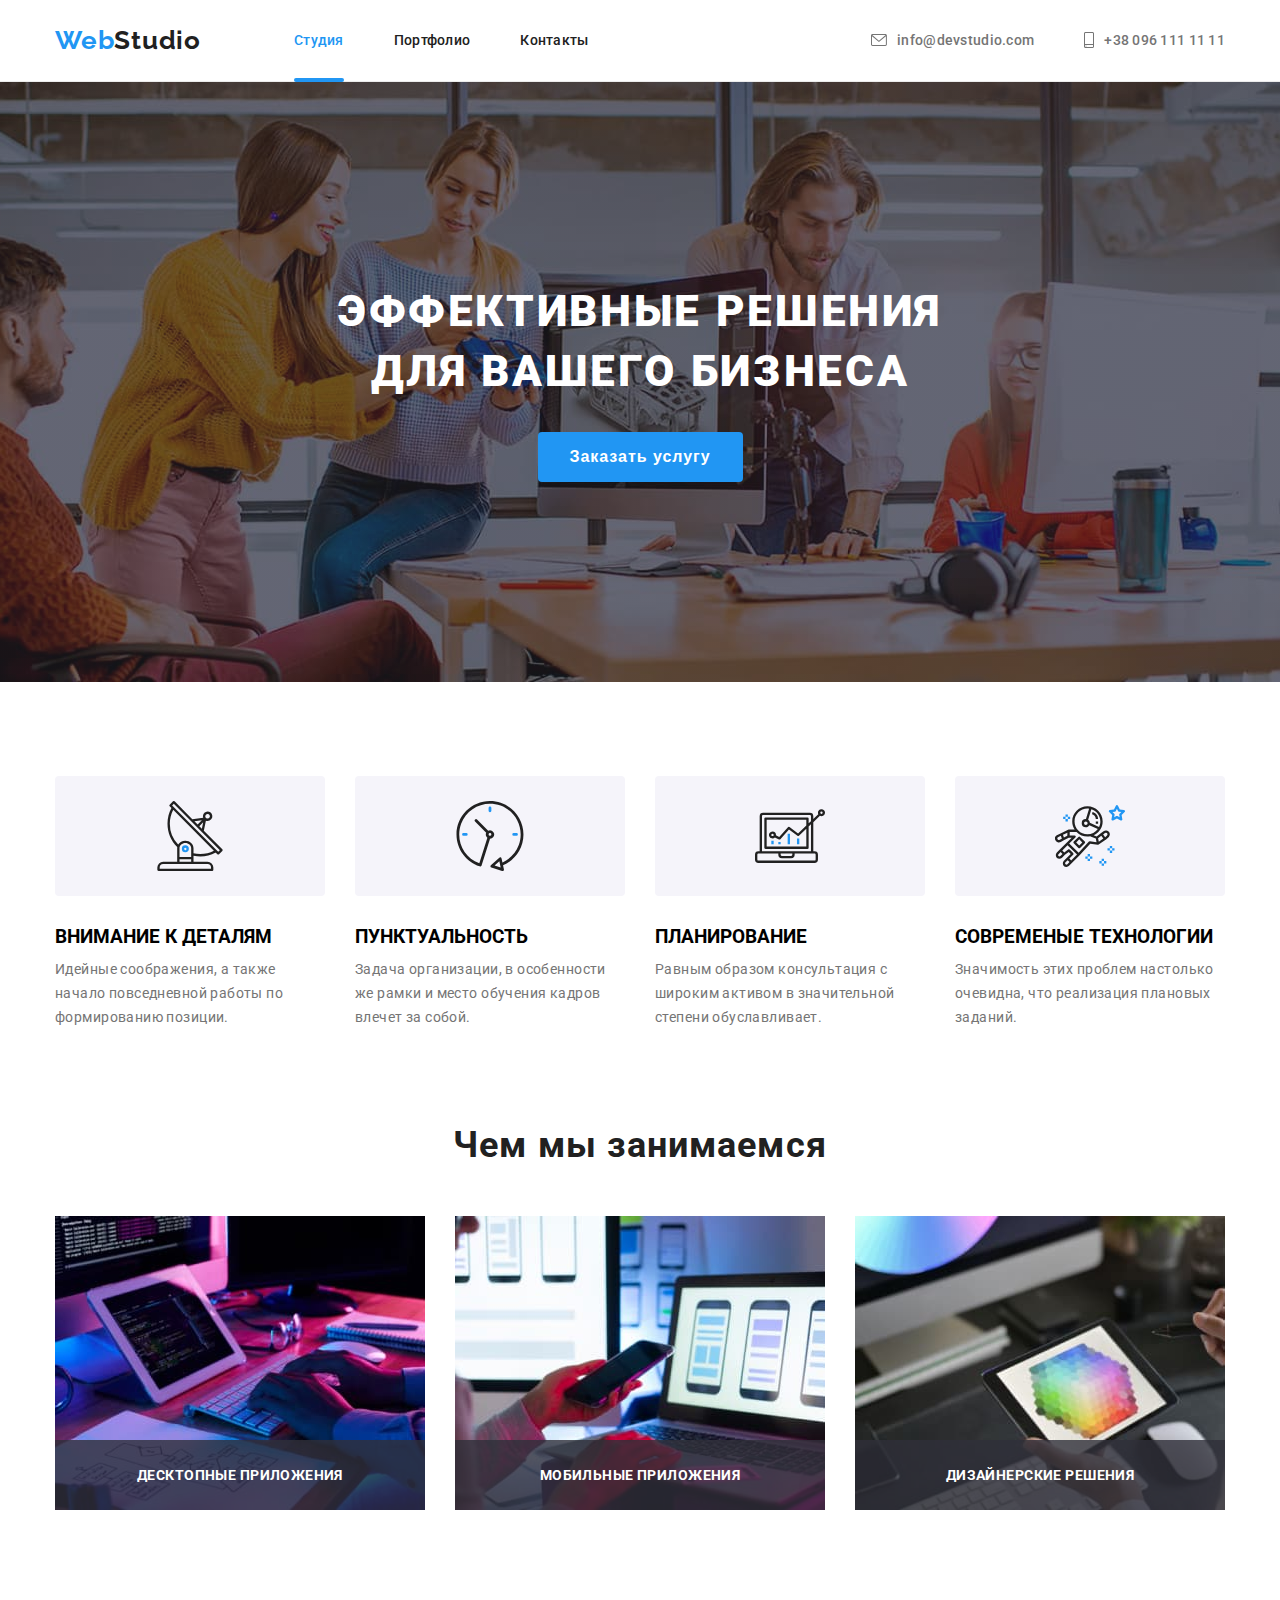
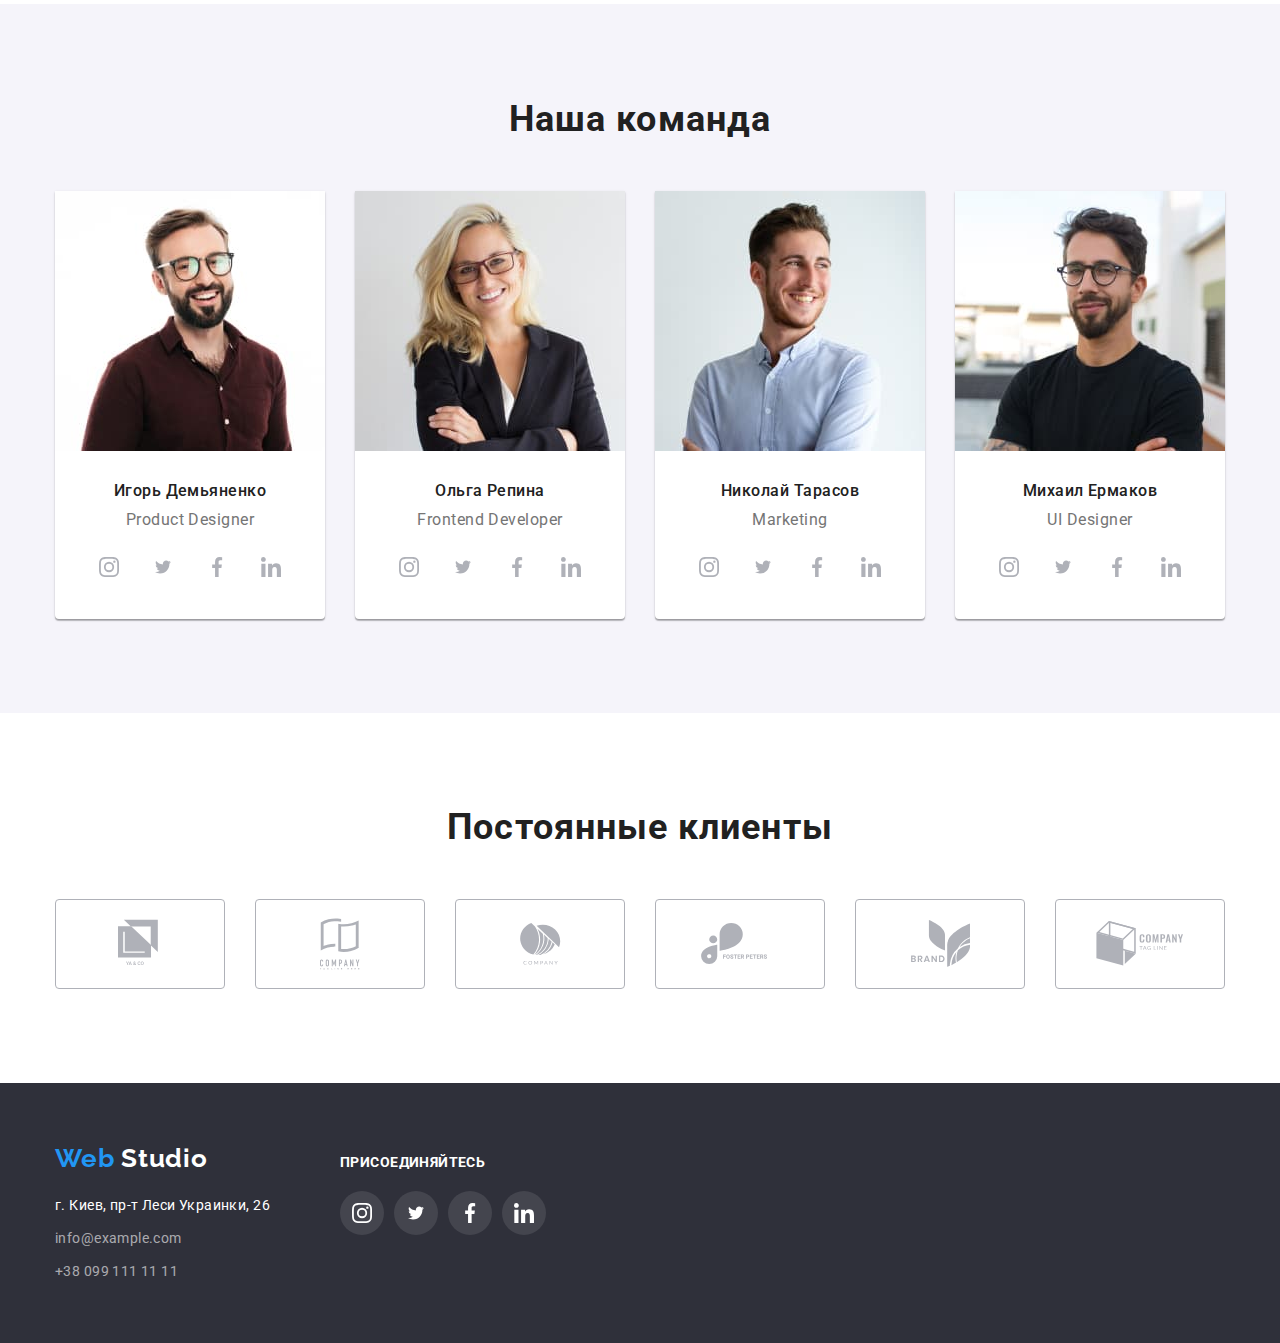
==== index.html @ 7be6c7a2 "06.03.2021" ====
<!DOCTYPE html>
<html lang="en-ru">
  <head>
    <meta charset="UTF-8" />
    <meta name="viewport" content="width=device-width, initial-scale=1.0" />
    <title>WebStudio</title>
    <link
      rel="stylesheet"
      href="https://cdnjs.cloudflare.com/ajax/libs/modern-normalize/1.0.0/modern-normalize.min.css"
      integrity="sha512-ISS7cAi1PEhQ8jnbJpJZMd29NlhNj4AWYyLOSp2CE/CsHxTCu+r+t0D2yoJudVrd0/8fTVPUVDzY5Tvli75u/g=="
      crossorigin="anonymous"
    />
    <link rel="preconnect" href="https://fonts.gstatic.com" />
    <link
      href="https://fonts.googleapis.com/css2?family=Raleway:wght@700&family=Roboto:wght@400;500;700;900&display=swap"
      rel="stylesheet"
    />
    <link rel="stylesheet" href="./css/style.css" />
  </head>
  <body>
    <!-- header====================================================================== -->

    <header>
      <div class="container site">
        <nav class="nav">
          <a class="logo" href="./index.html">Web<span>Studio</span> </a>

          <ul class="nav-list">
            <li class="nav-item item">
              <a class="link current" href="./index.html">Студия</a>
            </li>

            <li class="nav-item item">
              <a class="link" href="./portfolio.html">Портфолио</a>
            </li>

            <li class="nav-item item">
              <a class="link" href="#">Контакты</a>
            </li>
          </ul>
        </nav>

        <ul class="contact-list">
          <li class="contact-item item">
            <a class="link" aria-label="mail" href="mailto:info@devstudio.com">
              <svg class="contacts-icon" width="16" height="12">
                <use href="./images/sprite.svg#icon-envelope"></use>
              </svg>
              info@devstudio.com</a
            >
          </li>

          <li class="contact-item item">
            <a class="link" aria-label="mail" href="tel:+380961111111">
              <svg class="contacts-icon" width="10" height="16">
                <use href="./images/sprite.svg#icon-smartphone"></use>
              </svg>
              +38 096 111 11 11</a
            >
          </li>
        </ul>
      </div>
    </header>

    <main>
      <!-- hero====================================================================== -->

      <section class="hero">
        <div class="container">
          <h1 class="hero-title">Эффективные решения для вашего бизнеса</h1>
          <button class="hero-btn btn" data-open-modal>Заказать услугу</button>
        </div>
      </section>

      <!-- benefits================================================================== -->

      <section class="benefits">
        <div class="container">
          <h2 class="visually-hidden">Преимущества</h2>
          <ul class="benefits-list">
            <li class="benefits-item item">
              <div class="benefits-box">
                <svg width="70" height="70">
                  <use href="./images/sprite.svg#icon-antenna"></use>
                </svg>
              </div>

              <h3 class="benefits-title title">ВНИМАНИЕ К ДЕТАЛЯМ</h3>
              <p class="benefits-text text">
                Идейные соображения, а также начало повседневной работы по
                формированию позиции.
              </p>
            </li>

            <li class="benefits-item item">
              <div class="benefits-box">
                <svg width="70" height="70">
                  <use href="./images/sprite.svg#icon-clock"></use>
                </svg>
              </div>

              <h3 class="benefits-title title">ПУНКТУАЛЬНОСТЬ</h3>

              <p class="benefits-text text">
                Задача организации, в особенности же рамки и место обучения
                кадров влечет за собой.
              </p>
            </li>

            <li class="benefits-item item">
              <div class="benefits-box">
                <svg width="70" height="70">
                  <use href="./images/sprite.svg#icon-diagram"></use>
                </svg>
              </div>
              <h3 class="benefits-title title">ПЛАНИРОВАНИЕ</h3>

              <p class="benefits-text text">
                Равным образом консультация с широким активом в значительной
                степени обуславливает.
              </p>
            </li>

            <li class="benefits-item item">
              <div class="benefits-box">
                <svg width="70" height="70">
                  <use href="./images/sprite.svg#icon-astronaut"></use>
                </svg>
              </div>
              <h3 class="benefits-title title">СОВРЕМЕНЫЕ ТЕХНОЛОГИИ</h3>

              <p class="benefits-text text">
                Значимость этих проблем настолько очевидна, что реализация
                плановых заданий.
              </p>
            </li>
          </ul>
        </div>
      </section>

      <!-- work====================================================================== -->

      <section class="work">
        <div class="container">
          <h2 class="work-title title">Чем мы занимаемся</h2>
          <ul class="work-list list">
            <li class="work-item item">
              <img src="./images/photo-1.jpg" alt="photo-1" width="370" />
              <p class="work-text text">Десктопные приложения</p>
            </li>

            <li class="work-item item">
              <img src="./images/photo-2.jpg" alt="photo-2" width="370" />
              <p class="work-text text">Мобильные приложения</p>
            </li>

            <li class="work-item item">
              <img src="./images/photo-3.jpg" alt="photo-3" width="370" />
              <p class="work-text text">Дизайнерские решения</p>
            </li>
          </ul>
        </div>
      </section>

      <!-- team====================================================================== -->

      <section class="team">
        <div class="container">
          <h2 class="team-title title">Наша команда</h2>
          <ul class="team-list list">
            <li class="team-item item">
              <img
                src="./images/igor_demyanenko.jpg"
                alt="Игорь Демьяненко"
                width="270"
              />
              <div class="team-content">
                <h3 class="content-title title">Игорь Демьяненко</h3>
                <p class="content-text text">Product Designer</p>
                <ul class="social-list">
                  <li class="social-item">
                    <a class="social-link" href="#">
                      <svg width="20" height="20">
                        <use href="./images/sprite.svg#icon-instagram"></use>
                      </svg>
                    </a>
                  </li>
                  <li class="social-item">
                    <a class="social-link" href="#">
                      <svg width="20" height="16">
                        <use href="./images/sprite.svg#icon-twitter"></use>
                      </svg>
                    </a>
                  </li>
                  <li class="social-item">
                    <a class="social-link" href="#">
                      <svg width="20" height="20">
                        <use href="./images/sprite.svg#icon-facebook"></use>
                      </svg>
                    </a>
                  </li>
                  <li class="social-item">
                    <a class="social-link" href="#">
                      <svg width="20" height="20">
                        <use href="./images/sprite.svg#icon-linkedin"></use>
                      </svg>
                    </a>
                  </li>
                </ul>
              </div>
            </li>

            <li class="team-item item">
              <img
                src="./images/olga_repina.jpg"
                alt="Ольга Репина"
                width="270"
              />
              <div class="team-content">
                <h3 class="content-title title">Ольга Репина</h3>
                <p class="content-text text">Frontend Developer</p>
                <ul class="social-list">
                  <li class="social-item">
                    <a class="social-link" href="#">
                      <svg width="20" height="20">
                        <use href="./images/sprite.svg#icon-instagram"></use>
                      </svg>
                    </a>
                  </li>
                  <li class="social-item">
                    <a class="social-link" href="#">
                      <svg width="20" height="16">
                        <use href="./images/sprite.svg#icon-twitter"></use>
                      </svg>
                    </a>
                  </li>
                  <li class="social-item">
                    <a class="social-link" href="#">
                      <svg width="20" height="20">
                        <use href="./images/sprite.svg#icon-facebook"></use>
                      </svg>
                    </a>
                  </li>
                  <li class="social-item">
                    <a class="social-link" href="#">
                      <svg width="20" height="20">
                        <use href="./images/sprite.svg#icon-linkedin"></use>
                      </svg>
                    </a>
                  </li>
                </ul>
              </div>
            </li>

            <li class="team-item item">
              <img
                src="./images/nikolay_tarasov.jpg"
                alt="Николай Тарасов"
                width="270"
              />
              <div class="team-content">
                <h3 class="content-title title">Николай Тарасов</h3>
                <p class="content-text text">Marketing</p>
                <ul class="social-list">
                  <li class="social-item">
                    <a class="social-link" href="#">
                      <svg width="20" height="20">
                        <use href="./images/sprite.svg#icon-instagram"></use>
                      </svg>
                    </a>
                  </li>
                  <li class="social-item">
                    <a class="social-link" href="#">
                      <svg width="20" height="16">
                        <use href="./images/sprite.svg#icon-twitter"></use>
                      </svg>
                    </a>
                  </li>
                  <li class="social-item">
                    <a class="social-link" href="#">
                      <svg width="20" height="20">
                        <use href="./images/sprite.svg#icon-facebook"></use>
                      </svg>
                    </a>
                  </li>
                  <li class="social-item">
                    <a class="social-link" href="#">
                      <svg width="20" height="20">
                        <use href="./images/sprite.svg#icon-linkedin"></use>
                      </svg>
                    </a>
                  </li>
                </ul>
              </div>
            </li>

            <li class="team-item item">
              <img
                src="./images/mikhail_ermakov.jpg"
                alt="Михаил Ермаков"
                width="270"
              />
              <div class="team-content">
                <h3 class="content-title title">Михаил Ермаков</h3>
                <p class="content-text text">UI Designer</p>
                <ul class="social-list">
                  <li class="social-item">
                    <a class="social-link" href="#">
                      <svg width="20" height="20">
                        <use href="./images/sprite.svg#icon-instagram"></use>
                      </svg>
                    </a>
                  </li>
                  <li class="social-item">
                    <a class="social-link" href="#">
                      <svg width="20" height="16">
                        <use href="./images/sprite.svg#icon-twitter"></use>
                      </svg>
                    </a>
                  </li>
                  <li class="social-item">
                    <a class="social-link" href="#">
                      <svg width="20" height="20">
                        <use href="./images/sprite.svg#icon-facebook"></use>
                      </svg>
                    </a>
                  </li>
                  <li class="social-item">
                    <a class="social-link" href="#">
                      <svg width="20" height="20">
                        <use href="./images/sprite.svg#icon-linkedin"></use>
                      </svg>
                    </a>
                  </li>
                </ul>
              </div>
            </li>
          </ul>
        </div>
      </section>

      <!-- clients=================================================================== -->

      <section class="clients">
        <div class="container">
          <h2 class="clients-title">Постоянные клиенты</h2>
          <ul class="clients-list">
            <li class="clients-item item">
              <a href="#" class="clients-link">
                <svg width="44" height="50">
                  <use href="./images/sprite.svg#icon-ya_co"></use>
                </svg>
              </a>
            </li>

            <li class="clients-item item">
              <a href="#" class="clients-link">
                <svg width="40" height="52">
                  <use href="./images/sprite.svg#icon-tagline_here"></use>
                </svg>
              </a>
            </li>

            <li class="clients-item item">
              <a href="#" class="clients-link">
                <svg width="41" height="42">
                  <use href="./images/sprite.svg#icon-company"></use>
                </svg>
              </a>
            </li>

            <li class="clients-item item">
              <a href="#" class="clients-link">
                <svg width="79" height="42">
                  <use href="./images/sprite.svg#icon-foster_peters"></use>
                </svg>
              </a>
            </li>

            <li class="clients-item item">
              <a href="#" class="clients-link">
                <svg width="59" height="47">
                  <use href="./images/sprite.svg#icon-brand"></use>
                </svg>
              </a>
            </li>

            <li class="clients-item item">
              <a href="#" class="clients-link">
                <svg width="88" height="45">
                  <use href="./images/sprite.svg#icon-tag_line"></use>
                </svg>
              </a>
            </li>
          </ul>
        </div>
      </section>
    </main>

    <footer>
      <div class="container">
        <div class="footer-info">
          <a class="logo footer" href="./index.html"
            >Web
            <span>Studio</span>
          </a>
          <address class="address">
            г. Киев, пр-т Леси Украинки, 26
            <a class="contacts" href="mailto:info@example.com"
              >info@example.com</a
            >
            <a class="contacts" href="tel:+380991111111">+38 099 111 11 11</a>
          </address>
        </div>
        <div class="footer-social">
          <p class="footer-title">присоединяйтесь</p>
          <ul class="footer-list">
            <li class="footer-social-list">
              <a class="footer-link" href="#">
                <svg width="20" height="20">
                  <use href="./images/sprite.svg#icon-instagram"></use>
                </svg>
              </a>
            </li>
            <li class="footer-social-list">
              <a class="footer-link" href="#">
                <svg width="20" height="16">
                  <use href="./images/sprite.svg#icon-twitter"></use>
                </svg>
              </a>
            </li>
            <li class="footer-social-list">
              <a class="footer-link" href="#">
                <svg width="20" height="20">
                  <use href="./images/sprite.svg#icon-facebook"></use>
                </svg>
              </a>
            </li>
            <li class="footer-social-list">
              <a class="footer-link" href="#">
                <svg width="20" height="20">
                  <use href="./images/sprite.svg#icon-linkedin"></use>
                </svg>
              </a>
            </li>
          </ul>
        </div>
      </div>
    </footer>

    <!-- modal======================================================================= -->

    <div class="backdrop is-hidden" data-backdrop>
      <div class="modal">
        <button class="close-btn" data-close-modal>
          <svg class="close-icon" width="18" height="18">
            <use href="./images/sprite.svg#icon-close"></use>
          </svg>
        </button>
      </div>
    </div>
    <script>
      const refs = {
        openModalBtn: document.querySelector('[data-open-modal]'),
        closeModalBtn: document.querySelector('[data-close-modal]'),
        backdrop: document.querySelector('[data-backdrop]'),
      };

      refs.openModalBtn.addEventListener('click', toggleModal);
      refs.closeModalBtn.addEventListener('click', toggleModal);

      refs.backdrop.addEventListener('click', logBackdropClick);

      function toggleModal() {
        refs.backdrop.classList.toggle('is-hidden');
      }

      function logBackdropClick() {
        console.log('Это клик в бекдроп');
      }
    </script>
  </body>
</html>
---- css/style.css ----
:root {
  --text-black: #212121;
  --text-grey: #757575;
  --text-grey-op60: 255, 255, 255, 0, 6;
  --text-white: #ffffff;
  --blue: #2196f3;
  --dop-page-color: #2f303a;
  --page-color-op10: 245, 244, 250, 1;
  --list-item-gap: 30px;
  --social-icon-color: #afb1b8;
  --social-footer-icon: rgba(255, 255, 255, 0.1);
}

.visually-hidden {
  position: absolute;
  width: 1px;
  height: 1px;
  margin: -1px;
  border: 0;
  padding: 0;

  white-space: nowrap;
  clip-path: inset(100%);
  clip: rect(0 0 0 0);
  overflow: hidden;
}

ul,
li {
  list-style: none;
  padding: 0;
  margin: 0;
}

a,
address {
  text-decoration: none;
}

button {
  cursor: pointer;
  border: none;
  outline: none;
}

h1,
h2,
h3,
p {
  margin: 0;
  padding: 0;
}

* {
  box-sizing: border-box;
  margin: 0;
  padding: 0;
}

*::before,
*::after {
  box-sizing: inherit;
}

a {
  display: block;
  text-decoration: none;
}

img {
  display: block;
  max-width: 100%;
  height: auto;
}

body {
  font-family: 'Roboto', sans-serif;
  font-style: normal;
  margin: auto;
}

.container {
  width: 1200px;
  padding-left: 15px;
  padding-right: 15px;
  margin-left: auto;
  margin-right: auto;
}

/* index css----------------------------------------------------------------- */

/* header-------------------------------------------------------------------- */
header {
  border-bottom: 1px solid #ececec;
}

.logo {
  font-family: 'Raleway', sans-serif;
  font-style: normal;
  font-weight: 700;
  font-size: 26px;
  line-height: 1.2;
  letter-spacing: 0.03em;

  color: var(--blue);
}

.logo span {
  color: var(--text-black);
}

.link {
  display: flex;
  align-items: center;

  padding-top: 32px;
  padding-bottom: 32px;

  font-weight: 500;
  font-size: 14px;
  line-height: 1.2;
  letter-spacing: 0.02em;

  transition-property: color;
  transition-duration: 250ms;
  transition-timing-function: cubic-bezier(0.4, 0, 0.2, 1);
}

.nav-item .link {
  color: var(--text-black);
}

.contact-item .link {
  color: var(--text-grey);
}

.link:hover,
.link:focus {
  color: var(--blue);

  transition-property: color;
  transition-duration: 250ms;
  transition-timing-function: cubic-bezier(0.4, 0, 0.2, 1);
}

.link.current {
  color: var(--blue);
}

.current::after {
  position: absolute;
  content: '';
  width: 100%;
  height: 4px;
  background-color: var(--blue);
  border-radius: 2px;
  left: 0;
  bottom: -1px;
}

.item {
  position: relative;
}

.site,
.nav,
.nav-list,
.contact-list {
  display: flex;
  justify-content: space-between;
  align-items: center;
}

.nav-list .item + .item,
.contact-list .item + .item {
  margin-left: 50px;
}

.nav-list {
  margin-left: 93px;
}

.contact-item .contacts-icon {
  fill: currentColor;
  margin-right: 10px;

  transition-property: color;
  transition-duration: 250ms;
  transition-timing-function: cubic-bezier(0.4, 0, 0.2, 1);
}

.contacts-icon .contact-item:hover,
.contacts-icon .contact-item:focus {
  fill: var(--blue-text);

  transition-property: color;
  transition-duration: 250ms;
  transition-timing-function: cubic-bezier(0.4, 0, 0.2, 1);
}

/* hero---------------------------------------------------------------------- */
.hero {
  max-width: 1600px;
  margin: 0 auto;

  padding-top: 200px;
  padding-bottom: 200px;

  background-image: linear-gradient(
      to right,
      rgba(47, 48, 58, 0.4),
      rgba(47, 48, 58, 0.4)
    ),
    url(../images/people_header.jpg);
  background-size: cover;
  background-position: center;
  background-repeat: no-repeat;
  background-color: #2f303a;
}

.hero-title {
  margin: 0 auto;
  width: 696px;
  min-height: 120px;

  font-weight: 900;
  font-size: 44px;
  line-height: 1.36;
  text-align: center;
  letter-spacing: 0.06em;
  text-transform: uppercase;

  color: var(--text-white);
}

.hero-btn {
  display: flex;
  margin-left: auto;
  margin-right: auto;
  margin-top: 30px;
  padding: 10px 32px;

  font-weight: 700;
  font-size: 16px;
  line-height: 1.9;
  text-align: center;
  letter-spacing: 0.06em;

  color: var(--text-white);
  background: var(--blue);
  border-radius: 4px;
  border-color: #000000;
  overflow: none;
}

/* benefits------------------------------------------------------------------ */
.benefits {
  padding-top: 94px;
}

.benefits-list {
  display: flex;
}

.benefits-item {
  width: 270px;
}

.benefits-list .item + .item {
  margin-left: 30px;
}

.benefits-box {
  width: 270px;
  height: 120px;

  background-color: #f5f4fa;
  margin-bottom: 30px;
  display: flex;
  justify-content: center;
  align-items: center;
  border-radius: 4px;
}

.benefits-title title {
  font-weight: 700;
  font-size: 14px;
  line-height: 1.2;
  letter-spacing: 0.03em;
  text-transform: uppercase;

  color: var(--text-black);
}

.benefits-text {
  margin-top: 10px;

  font-weight: 400;
  font-size: 14px;
  line-height: 1.7;
  letter-spacing: 0.03em;

  color: var(--text-grey);
}

/* work--------------------------------------------=------------------------- */
.work {
  padding-top: 94px;
  padding-bottom: 94px;
}

.work-list {
  display: flex;
  margin-top: 50px;
  justify-content: center;
}

.work-list .item + .item {
  margin-left: 30px;
}

.work-title {
  font-weight: bold;
  font-size: 36px;
  line-height: 42px;
  text-align: center;
  letter-spacing: 0.03em;

  color: var(--text-black);
}

.work-item {
  position: relative;
}

.work-text {
  position: absolute;
  top: 224px;
  left: 0;
  width: 100%;

  font-weight: 700;
  font-size: 14px;
  line-height: 1.2;
  text-align: center;
  letter-spacing: 0.03em;
  text-transform: uppercase;

  color: #ffffff;
  padding: 27px;
  background: rgba(47, 48, 58, 0.8);
}

/* team---------------------------------------------------------------------- */
.team {
  padding-top: 94px;
  padding-bottom: 94px;

  background-color: #f5f4fa;
}

.team-title {
  font-weight: 700;
  font-size: 36px;
  line-height: 1.2;
  text-align: center;
  letter-spacing: 0.03em;

  color: var(--text-black);
}

.team-list {
  display: flex;
  margin-top: 50px;
}

.team-list .item + .item {
  margin-left: 30px;
}

.team-item {
  width: 270px;

  background-color: #ffffff;
  box-shadow: 0px 1px 3px rgba(0, 0, 0, 0.12), 0px 1px 1px rgba(0, 0, 0, 0.14),
    0px 2px 1px rgba(0, 0, 0, 0.2);

  border-radius: 0px 0px 4px 4px;
}

.team-content {
  padding-top: 30px;
  padding-bottom: 30px;
  padding-left: 15px;
  padding-right: 15px;
}

.content-title {
  font-weight: 500;
  font-size: 16px;
  line-height: 1.2;
  text-align: center;
  letter-spacing: 0.03em;

  color: var(--text-black);
}

.content-text {
  margin-top: 10px;

  font-weight: normal;
  font-size: 16px;
  line-height: 1.2;
  text-align: center;
  letter-spacing: 0.03em;

  color: var(--text-grey);
}

.social-list {
  display: flex;
  justify-content: center;
  margin-top: 16px;
}

.social-item {
  margin-right: 10px;

  transition-property: background-color;
  transition-duration: 250ms;
  transition-timing-function: cubic-bezier(0.4, 0, 0.2, 1);
}

.social-item:last-child {
  margin-right: 0px;
}

.social-item:hover,
.social-item:focus {
  background-color: var(--white-text);

  transition-property: background-color;
  transition-duration: 250ms;
  transition-timing-function: cubic-bezier(0.4, 0, 0.2, 1);
}

.social-link {
  display: flex;
  justify-content: center;
  align-items: center;
  width: 44px;
  height: 44px;
  fill: var(--social-icon-color);
}

.social-link:hover,
.social-link:focus {
  border-radius: 50%;
  fill: var(--text-white);
  background-color: var(--blue);

  transition-property: background-color;
  transition-duration: 250ms;
  transition-timing-function: cubic-bezier(0.4, 0, 0.2, 1);
}

/* clients------------------------------------------------------------------- */
.clients {
  padding-top: 94px;
  padding-bottom: 94px;
}

.clients-title {
  font-style: normal;
  font-weight: 700;
  font-size: 36px;
  line-height: 1.16;
  text-align: center;
  letter-spacing: 0.03em;
  color: var(--text-black);
}

.clients-list {
  display: flex;
  margin-top: 50px;
}

.clients-list .item + .item {
  margin-left: 30px;
}

.clients-link {
  width: 170px;
  height: 90px;
  display: flex;
  justify-content: center;
  align-items: center;
  fill: var(--social-icon-color);
  border: 1px solid var(--social-icon-color);
  box-sizing: border-box;
  border-radius: 4px;

  transition-property: background-color;
  transition-duration: 250ms;
  transition-timing-function: cubic-bezier(0.4, 0, 0.2, 1);
}

.clients-link:hover,
.clients-link:focus {
  fill: var(--blue);
  background-color: var(--text-white);
  border: 1px solid var(--blue);

  transition-property: background-color;
  transition-duration: 250ms;
  transition-timing-function: cubic-bezier(0.4, 0, 0.2, 1);
}

/* footer-------------------------------------------------------------------- */
footer {
  background: var(--dop-page-color);
}

footer .container {
  display: flex;
  align-items: baseline;

  padding-top: 60px;
  padding-bottom: 60px;
}

.footer span {
  color: var(--text-white);
}

.address,
.contacts {
  font-style: normal;
  font-weight: 400;
  font-size: 14px;
  line-height: 1.7;
  letter-spacing: 0.03em;
}

.address {
  margin-top: 20px;

  color: var(--text-white);
}

.contacts {
  margin-top: 9px;

  color: rgba(255, 255, 255, 0.6);
}

.footer-social {
  margin-left: 70px;
}

.footer-title {
  font-style: normal;
  font-weight: 700;
  font-size: 14px;
  line-height: 1.14;
  letter-spacing: 0.03em;
  text-transform: uppercase;
  color: var(--text-white);
}

.footer-list {
  display: flex;
  justify-content: center;
  align-items: center;
  margin-top: 20px;
}

.footer-social-list {
  width: 44px;
  height: 44px;
  margin-right: 10px;
  fill: var(--social-icon-color);
  background-color: var(--social-footer-icon);
  border-radius: 50%;

  transition-property: background-color;
  transition-duration: 250ms;
  transition-timing-function: cubic-bezier(0.4, 0, 0.2, 1);
}

.footer-social-list:last-child {
  margin-right: 0px;
}

.footer-social-list:hover,
.footer-social-list:focus {
  background-color: var(--text-white);

  transition-property: background-color;
  transition-duration: 250ms;
  transition-timing-function: cubic-bezier(0.4, 0, 0.2, 1);
}

.footer-link {
  display: flex;
  justify-content: center;
  align-items: center;
  width: 44px;
  height: 44px;
  fill: var(--text-white);

  transition-property: background-color;
  transition-duration: 250ms;
  transition-timing-function: cubic-bezier(0.4, 0, 0.2, 1);
}

.footer-link:hover,
.footer-link:focus {
  border-radius: 50%;
  fill: var(--text-white);
  background-color: var(--blue);

  transition-property: background-color;
  transition-duration: 250ms;
  transition-timing-function: cubic-bezier(0.4, 0, 0.2, 1);
}

/* portfolio css------------------------------------------------------------- */

/* job----------------------------------------------------------------------- */
.job {
  padding-top: 94px;
  padding-bottom: 94px;
}

/* filter-list--------------------------------------------------------------- */
.filter-list {
  display: flex;
  justify-content: center;

  margin-bottom: 50px;
}

.filter-list .item + .item {
  margin-left: 8px;
}

.filter-btn {
  padding: 6px 12px;

  font-weight: 500;
  font-size: 16px;
  line-height: 1.6;
  text-align: center;
  letter-spacing: 0.03em;

  color: var(--text-black);

  border-radius: 4px;

  transition-property: background-color;
  transition-duration: 250ms;
  transition-timing-function: cubic-bezier(0.4, 0, 0.2, 1);
}

.filter-btn:hover,
.filter-btn:focus {
  background-color: var(--blue);
  color: var(--text-white);

  transition-property: background-color;
  transition-duration: 250ms;
  transition-timing-function: cubic-bezier(0.4, 0, 0.2, 1);
}

/* job-list------------------------------------------------------------------ */
.job-list {
  display: flex;
  flex-wrap: wrap;

  margin-left: calc(-1 * var(--list-item-gap));
  margin-top: calc(-1 * var(--list-item-gap));
}

.job-item {
  flex-basis: calc(100% / 3 - var(--list-item-gap));

  margin-left: var(--list-item-gap);
  margin-top: var(--list-item-gap);

  border-radius: 1px solid #eeeeee;

  transition-property: box-shadow;
  transition-duration: 250ms;
  transition-timing-function: cubic-bezier(0.4, 0, 0.2, 1);
}

.job-item:hover,
.job-item:focus {
  box-shadow: 0px 1px 1px rgba(0, 0, 0, 0.12), 0px 4px 4px rgba(0, 0, 0, 0.06),
    1px 4px 6px rgba(0, 0, 0, 0.16);

  transition-property: box-shadow;
  transition-duration: 250ms;
  transition-timing-function: cubic-bezier(0.4, 0, 0.2, 1);
}

.card-thumb {
  position: relative;
}

.overlay {
  transform: translateY(294px);

  opacity: 0;

  transition-duration: 250ms;
  transition-timing-function: cubic-bezier(0.4, 0, 0.2, 1);

  padding: 63px 24px;

  position: absolute;
  width: 100%;
  height: 100%;
  top: 0;
  left: 0;

  background-color: rgba(33, 150, 243, 0.9);
}

.overlay:hover,
.overlay:focus {
  transform: translateY(0);

  opacity: 1;

  transition-duration: 250ms;
  transition-timing-function: cubic-bezier(0.4, 0, 0.2, 1);
}

.list-project {
  font-weight: 700;
  font-size: 18px;
  line-height: 2;
  letter-spacing: 0.06em;
  color: var(--text-black);
}

.card-content {
  padding: 20px 24px;
  border: 1px solid #eeeeee;
  border-top: none;
}

.text-filter {
  margin-top: 4px;

  font-weight: 400;
  font-size: 16px;
  line-height: 1.8;
  letter-spacing: 0.03em;
  color: var(--text-grey);
}

/* modal-------------------------------------------------------------------------- */

.backdrop {
  position: fixed;
  top: 0;
  left: 0;
  width: 100%;
  height: 100%;

  background: rgba(0, 0, 0, 0.2);
}

.backdrop.is-hidden {
  opacity: 0;
  pointer-events: none;
}

.modal {
  position: absolute;
  top: 50%;
  left: 50%;
  transform: translate(-50%, -50%);

  width: 528px;
  height: 581px;

  background: var(--text-white);
  box-shadow: 0px 1px 3px rgba(0, 0, 0, 0.12), 0px 1px 1px rgba(0, 0, 0, 0.14),
    0px 2px 1px rgba(0, 0, 0, 0.2);
  border-radius: 4px;
}

.close-btn {
  position: absolute;

  top: 8px;
  right: 8px;

  display: inline-flex;
  justify-content: center;
  align-items: center;
  border-radius: 50%;

  width: 30px;
  height: 30px;

  background: var(--text-white);
  border: 1px solid rgba(0, 0, 0, 0.1);

  transition-duration: 250ms;
  transition-timing-function: cubic-bezier(0.4, 0, 0.2, 1);
}

.close-btn:focus,
.close-btn:hover {
  background: var(--blue);
  transition-duration: 250ms;
  transition-timing-function: cubic-bezier(0.4, 0, 0.2, 1);
}
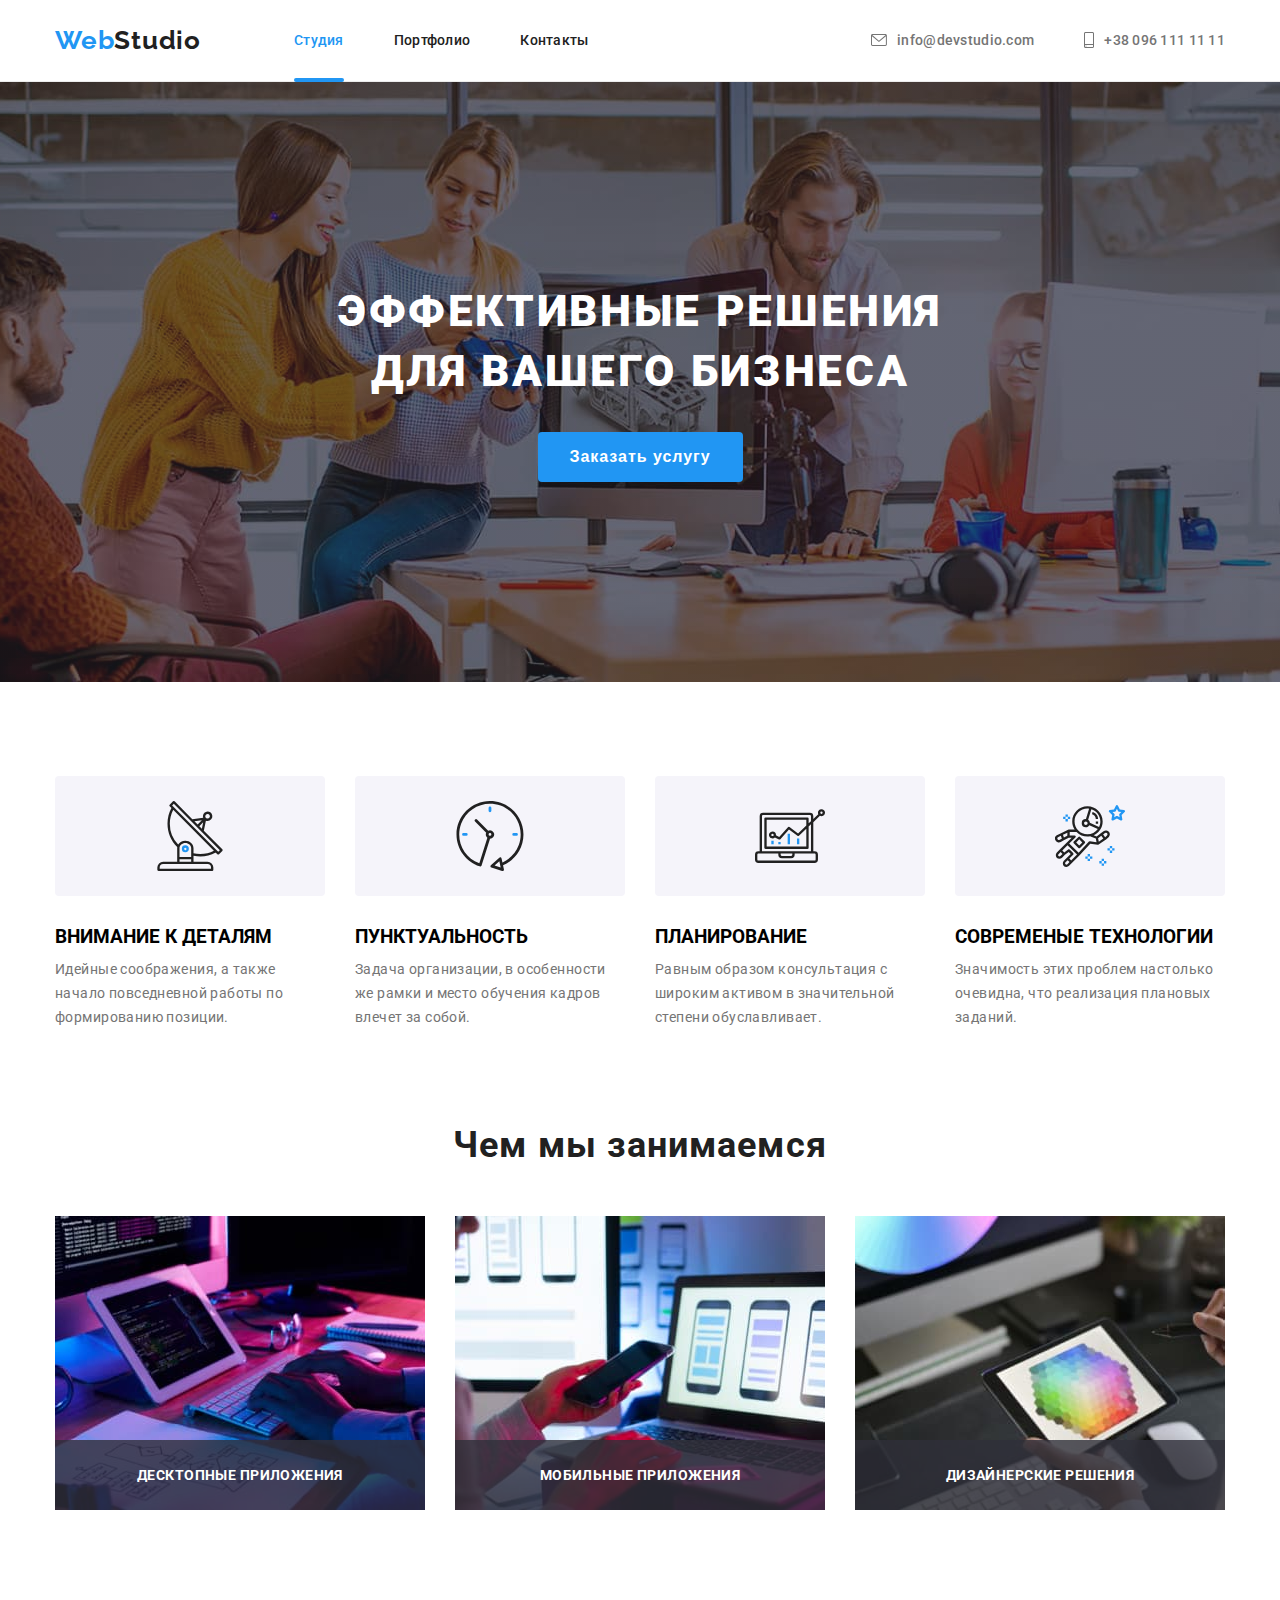
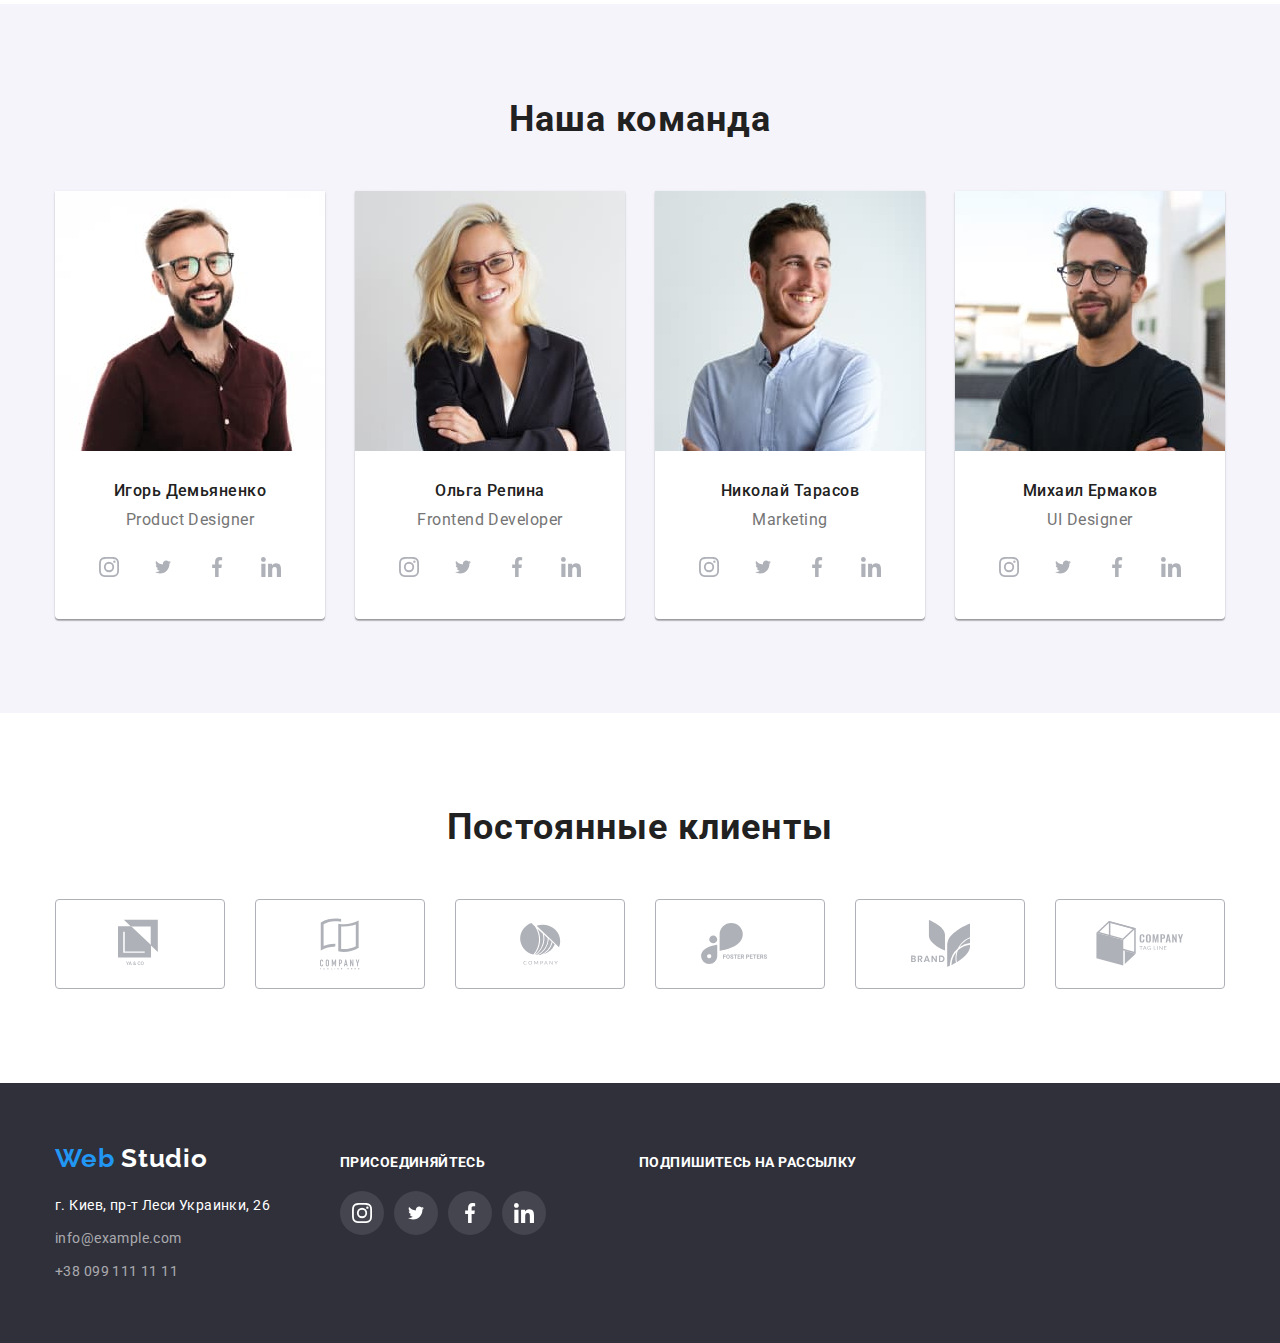
==== commit f6b51f7a: "08.03.2021" ====
--- a/index.html
+++ b/index.html
@@ -412,6 +412,7 @@
             <a class="contacts" href="tel:+380991111111">+38 099 111 11 11</a>
           </address>
         </div>
+
         <div class="footer-social">
           <p class="footer-title">присоединяйтесь</p>
           <ul class="footer-list">
@@ -445,6 +446,10 @@
             </li>
           </ul>
         </div>
+
+        <div class="subscribe">
+          <p class="footer-title">подпишитесь на рассылку</p>
+        </div>
       </div>
     </footer>
 
@@ -457,6 +462,98 @@
             <use href="./images/sprite.svg#icon-close"></use>
           </svg>
         </button>
+
+        <div class="contact-details">
+          <h2 class="contact-details-title title">
+            Оставьте свои данные, мы вам перезвоним
+          </h2>
+
+          <form action="" class="contact-details-form">
+            <div class="contact-details-form-field">
+              <label for="contact-details-name" class="contact-details-label"
+                >Имя</label
+              >
+              <div class="input-wrapper">
+                <input
+                  type="text"
+                  name="name"
+                  id="contact-details-name"
+                  class="contact-details-input"
+                />
+
+                <svg class="contact-details-icon" width="18" height="18">
+                  <use href="./images/sprite.svg#icon-person-black"></use>
+                </svg>
+              </div>
+            </div>
+
+            <div class="contact-details-form-field">
+              <label for="contact-details-tel" class="contact-details-label"
+                >Телефон</label
+              >
+              <div class="input-wrapper">
+                <input
+                  type="tel"
+                  name="tel"
+                  id="contact-details-tel"
+                  class="contact-details-input"
+                />
+                <svg class="contact-details-icon" width="18" height="18">
+                  <use href="./images/sprite.svg#icon-phone-black"></use>
+                </svg>
+              </div>
+            </div>
+
+            <div class="contact-details-form-field">
+              <label for="contact-details-email" class="contact-details-label"
+                >Почта</label
+              >
+              <div class="input-wrapper">
+                <input
+                  type="email"
+                  name="tel"
+                  id="contact-details-email"
+                  class="contact-details-input"
+                />
+                <svg class="contact-details-icon" width="18" height="18">
+                  <use href="./images/sprite.svg#icon-email-black"></use>
+                </svg>
+              </div>
+            </div>
+
+            <div class="contact-details-form-field">
+              <label for="contact-details-comment" class="contact-details-label"
+                >Комментарий</label
+              >
+              <textarea
+                rows="6"
+                name="comment"
+                placeholder="Введите текст"
+                class="contact-details-comment-input"
+              ></textarea>
+            </div>
+
+            <label class="checkbox-label">
+              <input
+                class="checkbox-input"
+                type="checkbox"
+                name="contract"
+                value="contract"
+              />
+              <svg class="checkbox-icon" width="16" height="15">
+                <use href="./images/sprite.svg#icon-check"></use>
+              </svg>
+              <a class="checkbox-link" href="#">
+                <span class="checkbox-text">
+                  Соглашаюсь с рассылкой и принимаю
+                </span>
+                Условия договора
+              </a>
+            </label>
+
+            <button type="submit" class="submit-btn">Отправить</button>
+          </form>
+        </div>
       </div>
     </div>
     <script>
--- a/css/style.css
+++ b/css/style.css
@@ -625,6 +625,10 @@
   transition-timing-function: cubic-bezier(0.4, 0, 0.2, 1);
 }
 
+.subscribe {
+  margin-left: 93px;
+}
+
 /* portfolio css------------------------------------------------------------- */
 
 /* job----------------------------------------------------------------------- */
@@ -821,3 +825,207 @@
   transition-duration: 250ms;
   transition-timing-function: cubic-bezier(0.4, 0, 0.2, 1);
 }
+
+/* contact-details------------------------------------------------------------- */
+
+.contact-details {
+  margin: 40px 40px;
+}
+
+.contact-details-title {
+  font-weight: 700;
+  font-size: 20px;
+  line-height: 23px;
+  text-align: center;
+  letter-spacing: 0.03em;
+
+  color: var(--text-black);
+}
+
+.contact-details-form {
+  margin-top: 22px;
+}
+
+.contact-details-form-field {
+  display: flex;
+  flex-direction: column;
+
+  margin-top: 10px;
+}
+
+.contact-details-form-field:nth-child(1) {
+  margin-top: 0;
+}
+
+.contact-details-label {
+  font-weight: 400;
+  font-size: 12px;
+  line-height: 1.2;
+  letter-spacing: 0.01em;
+
+  color: #757575;
+}
+
+.contact-details-input {
+  margin-top: 3px;
+  padding: 10px;
+  padding-left: 42px;
+
+  width: 100%;
+  height: 33.1px;
+
+  font-size: inherit;
+
+  border: 1px solid rgba(33, 33, 33, 0.2);
+  box-sizing: border-box;
+  border-radius: 4px;
+
+  transition-duration: 250ms;
+  transition-timing-function: cubic-bezier(0.4, 0, 0.2, 1);
+}
+
+.contact-details-input:hover,
+.contact-details-input:focus {
+  border: 1px solid var(--blue);
+
+  transition-duration: 250ms;
+  transition-timing-function: cubic-bezier(0.4, 0, 0.2, 1);
+}
+
+.contact-details-input:hover + .contact-details-icon,
+.contact-details-input:focus + .contact-details-icon {
+  fill: var(--blue);
+
+  transition-duration: 250ms;
+  transition-timing-function: cubic-bezier(0.4, 0, 0.2, 1);
+}
+
+.input-wrapper {
+  position: relative;
+}
+
+.contact-details-icon {
+  position: absolute;
+  top: 50%;
+  left: 12px;
+  transform: translateY(-50%);
+}
+
+.submit-btn {
+  display: flex;
+  margin-left: auto;
+  margin-right: auto;
+  margin-top: 30px;
+
+  padding: 10px 55px;
+
+  font-weight: 700;
+  font-size: 16px;
+  line-height: 1.9;
+  text-align: center;
+  letter-spacing: 0.06em;
+
+  color: var(--text-white);
+  background: var(--blue);
+  border-radius: 4px;
+  border-color: #000000;
+
+  filter: drop-shadow(0px 4px 4px rgba(0, 0, 0, 0.25));
+
+  transition-duration: 250ms;
+  transition-timing-function: cubic-bezier(0.4, 0, 0.2, 1);
+}
+
+.submit-btn:hover,
+.submit-btn:focus {
+  background: #188ce8;
+  filter: drop-shadow(0px 4px 4px rgba(0, 0, 0, 0.25)),
+    drop-shadow(0px 4px 4px rgba(0, 0, 0, 0.25));
+
+  transition-duration: 250ms;
+  transition-timing-function: cubic-bezier(0.4, 0, 0.2, 1);
+}
+
+.contact-details-comment-input {
+  margin-top: 3px;
+  padding: 12px 16px;
+
+  font-weight: 400;
+  font-size: 14px;
+  line-height: 1.2;
+  letter-spacing: 0.01em;
+
+  color: rgba(117, 117, 117, 0.5);
+
+  border: 1px solid rgba(33, 33, 33, 0.2);
+  box-sizing: border-box;
+  border-radius: 4px;
+  resize: none;
+
+  transition-duration: 250ms;
+  transition-timing-function: cubic-bezier(0.4, 0, 0.2, 1);
+}
+
+.contact-details-comment-input:hover,
+.contact-details-comment-input:focus {
+  border: 1px solid var(--blue);
+  outline: 0.5px solid var(--blue);
+
+  transition-duration: 250ms;
+  transition-timing-function: cubic-bezier(0.4, 0, 0.2, 1);
+}
+
+.checkbox-label {
+  display: flex;
+  justify-content: center;
+  align-items: center;
+  margin-top: 20px;
+}
+
+.checkbox-input {
+  position: absolute;
+  width: 1px;
+  height: 1px;
+  margin: -1px;
+  border: 0;
+  padding: 0;
+
+  white-space: nowrap;
+  clip-path: inset(100%);
+  clip: rect(0 0 0 0);
+  overflow: hidden;
+}
+
+.checkbox-text {
+  color: var(--text-grey);
+}
+
+.checkbox-link {
+  margin-left: 8px;
+
+  font-weight: 400;
+  font-size: 14px;
+  line-height: 1.7;
+  letter-spacing: 0.03em;
+
+  color: var(--blue);
+}
+
+.checkbox-icon {
+  display: inline-block;
+
+  border-radius: 2px;
+  border: 1px solid var(--text-black);
+}
+
+.checkbox-input:checked + .checkbox-icon {
+  background-color: var(--blue);
+  border: 1px solid var(--blue);
+}
+
+/* fill: var(--text-white);
+background-color: var(--blue);
+
+transition-property: background-color;
+transition-duration: 250ms;
+transition-timing-function: cubic-bezier(0.4, 0, 0.2, 1); */
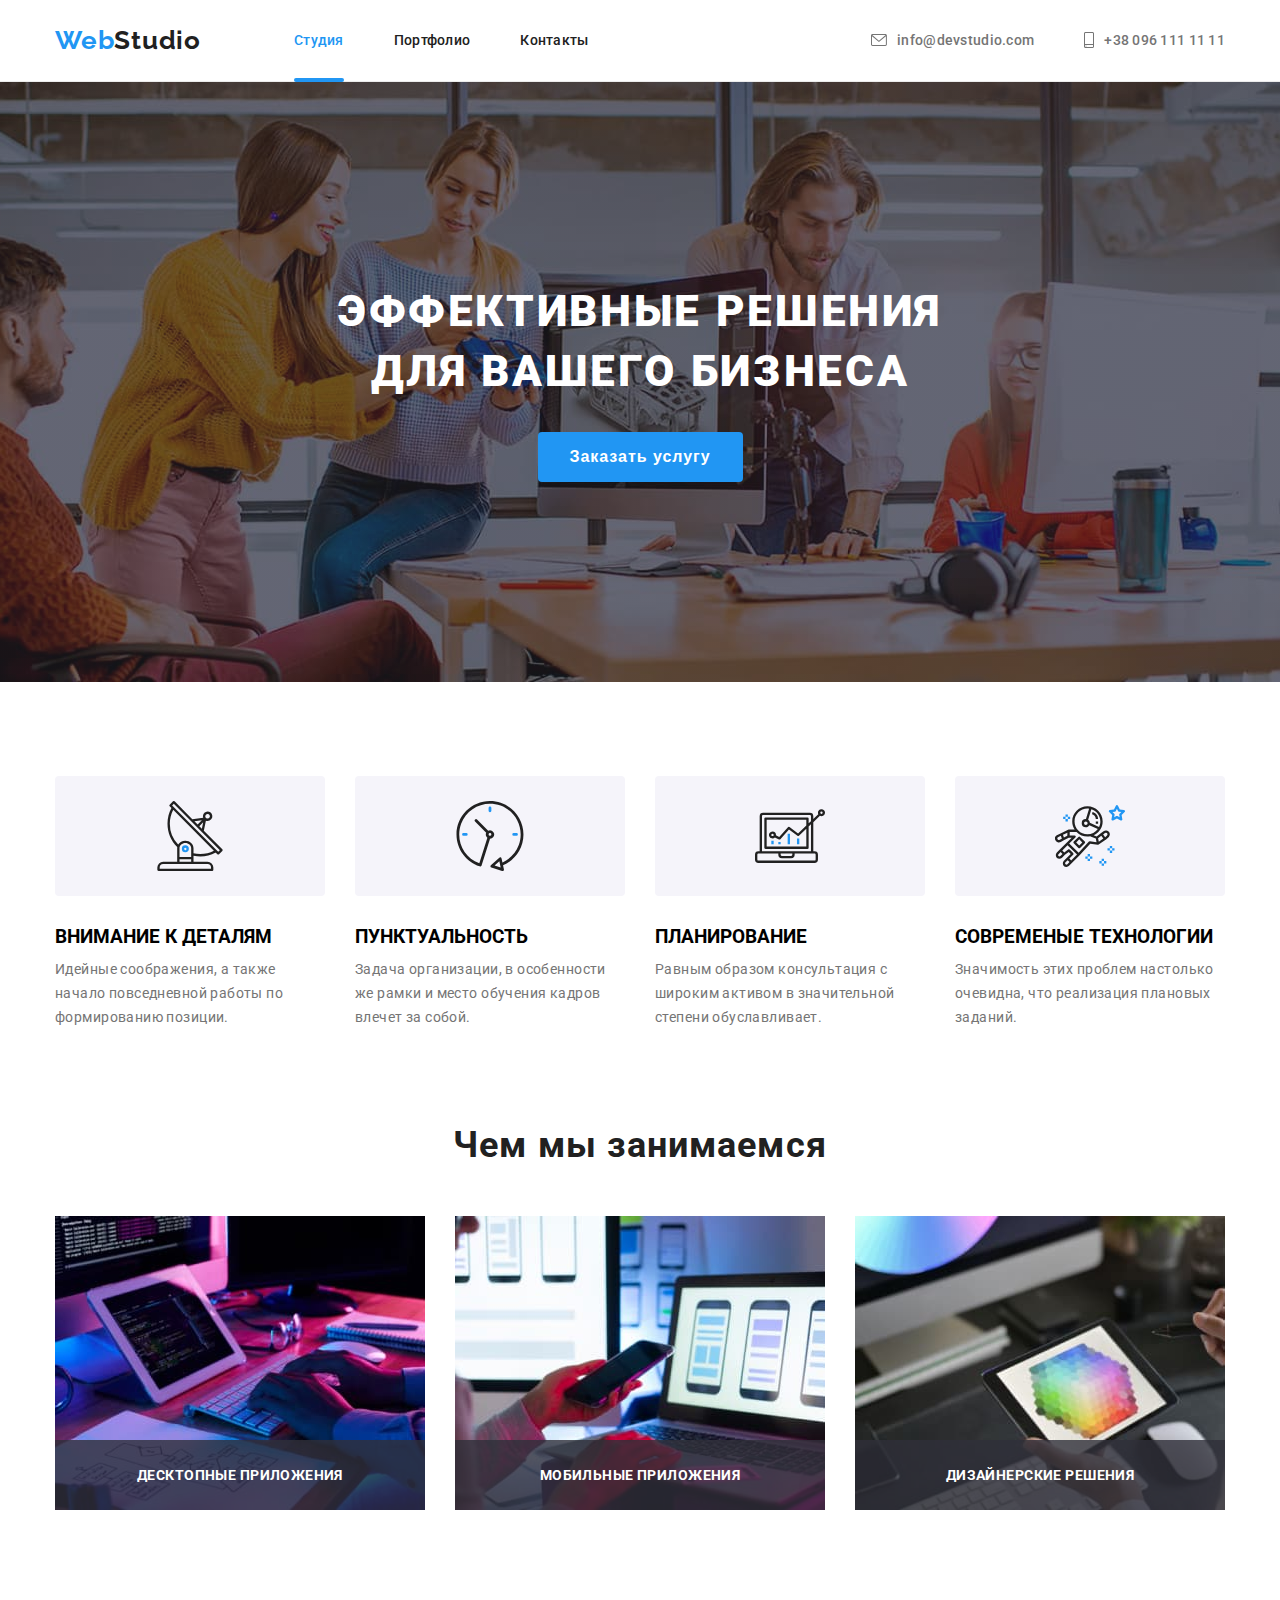
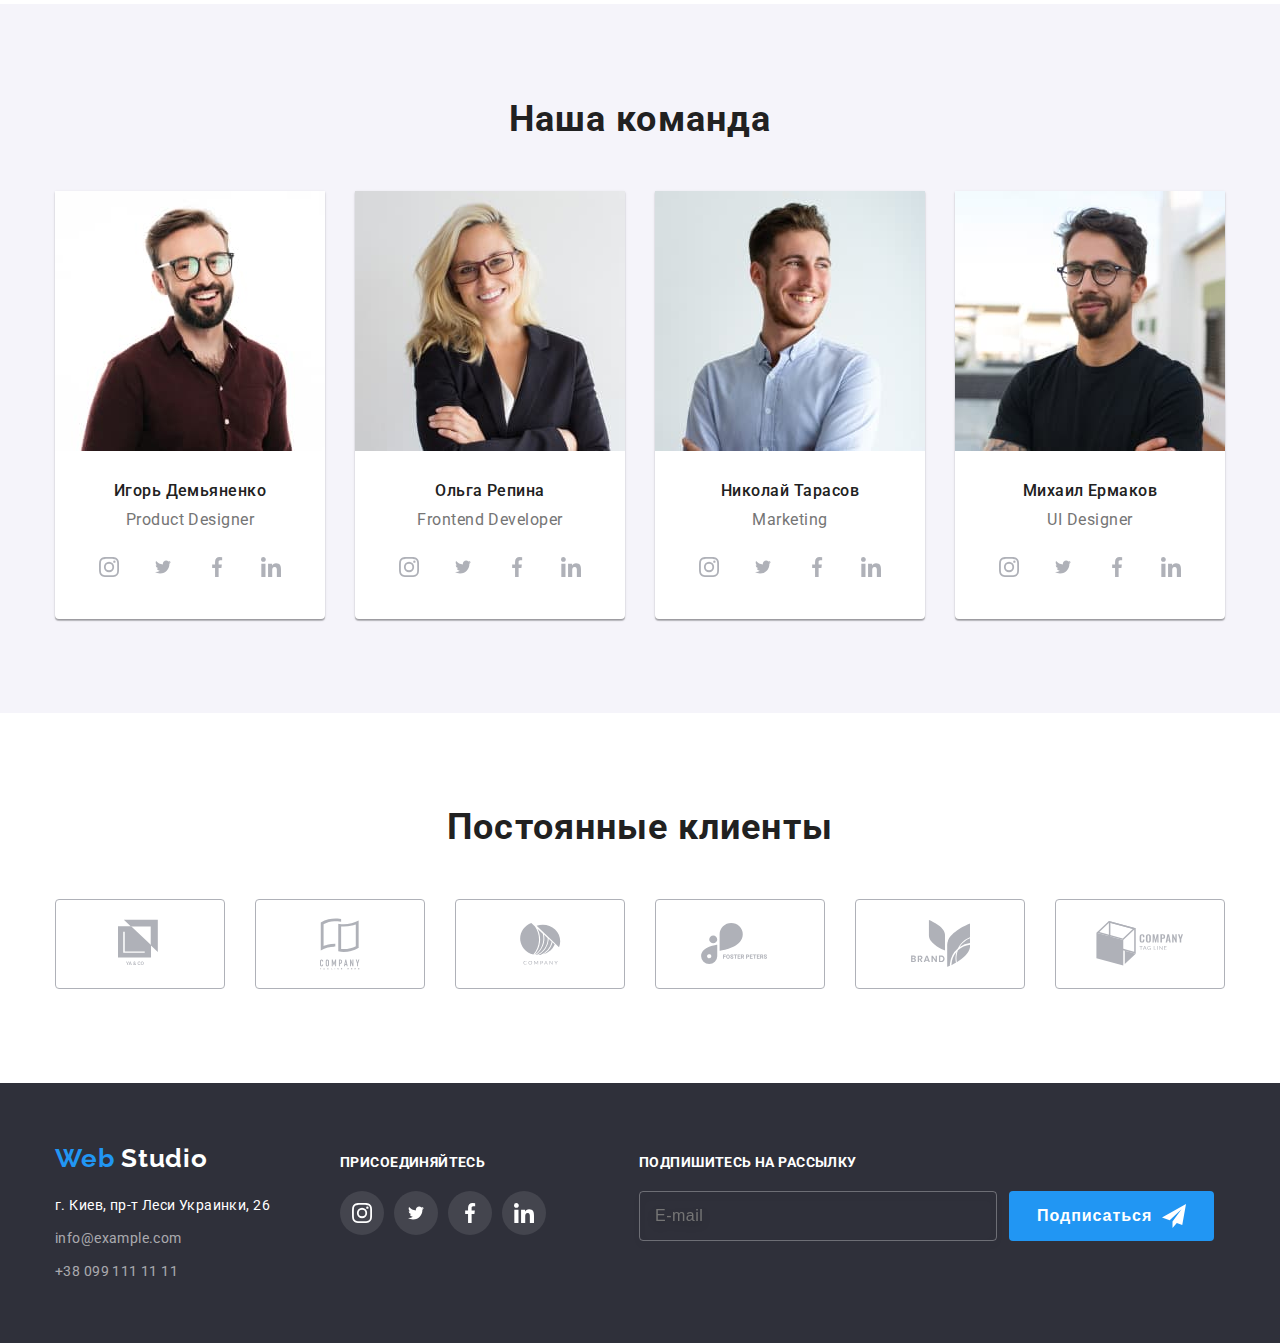
==== commit b67af23c: "08.03.2021" ====
--- a/index.html
+++ b/index.html
@@ -449,6 +449,20 @@
 
         <div class="subscribe">
           <p class="footer-title">подпишитесь на рассылку</p>
+          <form class="subscribe-form">
+            <input
+              type="email"
+              name="name"
+              placeholder="E-mail"
+              class="subscribe-input"
+            />
+            <button type="submit" class="submit-subscribe-btn">
+              Подписаться
+              <svg class="submit-subscribe-icon" width="24" height="24">
+                <use href="./images/sprite.svg#icon-send"></use>
+              </svg>
+            </button>
+          </form>
         </div>
       </div>
     </footer>
@@ -468,7 +482,7 @@
             Оставьте свои данные, мы вам перезвоним
           </h2>
 
-          <form action="" class="contact-details-form">
+          <form class="contact-details-form">
             <div class="contact-details-form-field">
               <label for="contact-details-name" class="contact-details-label"
                 >Имя</label
--- a/css/style.css
+++ b/css/style.css
@@ -122,8 +122,7 @@
   letter-spacing: 0.02em;
 
   transition-property: color;
-  transition-duration: 250ms;
-  transition-timing-function: cubic-bezier(0.4, 0, 0.2, 1);
+  transition: 250ms cubic-bezier(0.4, 0, 0.2, 1);
 }
 
 .nav-item .link {
@@ -137,10 +136,6 @@
 .link:hover,
 .link:focus {
   color: var(--blue);
-
-  transition-property: color;
-  transition-duration: 250ms;
-  transition-timing-function: cubic-bezier(0.4, 0, 0.2, 1);
 }
 
 .link.current {
@@ -185,17 +180,12 @@
   margin-right: 10px;
 
   transition-property: color;
-  transition-duration: 250ms;
-  transition-timing-function: cubic-bezier(0.4, 0, 0.2, 1);
+  transition: 250ms cubic-bezier(0.4, 0, 0.2, 1);
 }
 
 .contacts-icon .contact-item:hover,
 .contacts-icon .contact-item:focus {
   fill: var(--blue-text);
-
-  transition-property: color;
-  transition-duration: 250ms;
-  transition-timing-function: cubic-bezier(0.4, 0, 0.2, 1);
 }
 
 /* hero---------------------------------------------------------------------- */
@@ -425,23 +415,10 @@
 
 .social-item {
   margin-right: 10px;
-
-  transition-property: background-color;
-  transition-duration: 250ms;
-  transition-timing-function: cubic-bezier(0.4, 0, 0.2, 1);
 }
 
 .social-item:last-child {
   margin-right: 0px;
-}
-
-.social-item:hover,
-.social-item:focus {
-  background-color: var(--white-text);
-
-  transition-property: background-color;
-  transition-duration: 250ms;
-  transition-timing-function: cubic-bezier(0.4, 0, 0.2, 1);
 }
 
 .social-link {
@@ -450,18 +427,17 @@
   align-items: center;
   width: 44px;
   height: 44px;
+
+  border-radius: 50%;
   fill: var(--social-icon-color);
+
+  transition: 250ms cubic-bezier(0.4, 0, 0.2, 1);
 }
 
 .social-link:hover,
 .social-link:focus {
-  border-radius: 50%;
   fill: var(--text-white);
   background-color: var(--blue);
-
-  transition-property: background-color;
-  transition-duration: 250ms;
-  transition-timing-function: cubic-bezier(0.4, 0, 0.2, 1);
 }
 
 /* clients------------------------------------------------------------------- */
@@ -500,20 +476,14 @@
   box-sizing: border-box;
   border-radius: 4px;
 
-  transition-property: background-color;
-  transition-duration: 250ms;
-  transition-timing-function: cubic-bezier(0.4, 0, 0.2, 1);
+  transition-property: fill, border;
+  transition: 250ms cubic-bezier(0.4, 0, 0.2, 1);
 }
 
 .clients-link:hover,
 .clients-link:focus {
   fill: var(--blue);
-  background-color: var(--text-white);
   border: 1px solid var(--blue);
-
-  transition-property: background-color;
-  transition-duration: 250ms;
-  transition-timing-function: cubic-bezier(0.4, 0, 0.2, 1);
 }
 
 /* footer-------------------------------------------------------------------- */
@@ -584,8 +554,7 @@
   border-radius: 50%;
 
   transition-property: background-color;
-  transition-duration: 250ms;
-  transition-timing-function: cubic-bezier(0.4, 0, 0.2, 1);
+  transition: 250ms cubic-bezier(0.4, 0, 0.2, 1);
 }
 
 .footer-social-list:last-child {
@@ -595,10 +564,6 @@
 .footer-social-list:hover,
 .footer-social-list:focus {
   background-color: var(--text-white);
-
-  transition-property: background-color;
-  transition-duration: 250ms;
-  transition-timing-function: cubic-bezier(0.4, 0, 0.2, 1);
 }
 
 .footer-link {
@@ -608,25 +573,66 @@
   width: 44px;
   height: 44px;
   fill: var(--text-white);
+  border-radius: 50%;
 
   transition-property: background-color;
-  transition-duration: 250ms;
-  transition-timing-function: cubic-bezier(0.4, 0, 0.2, 1);
+  transition: 250ms cubic-bezier(0.4, 0, 0.2, 1);
 }
 
 .footer-link:hover,
 .footer-link:focus {
-  border-radius: 50%;
-  fill: var(--text-white);
   background-color: var(--blue);
-
-  transition-property: background-color;
-  transition-duration: 250ms;
-  transition-timing-function: cubic-bezier(0.4, 0, 0.2, 1);
 }
 
 .subscribe {
   margin-left: 93px;
+}
+
+.subscribe-form {
+  margin-top: 20px;
+  display: flex;
+}
+
+.subscribe-input {
+  width: 358px;
+  height: 50px;
+
+  padding: 16px 15px;
+
+  font-weight: normal;
+  font-size: 16px;
+  line-height: 1.3;
+  letter-spacing: 0.03em;
+  color: rgba(255, 255, 255, 0.6);
+
+  background-color: inherit;
+  border: 1px solid rgba(255, 255, 255, 0.3);
+  box-sizing: border-box;
+  filter: drop-shadow(0px 4px 4px rgba(0, 0, 0, 0.15));
+  border-radius: 4px;
+}
+
+.submit-subscribe-btn {
+  display: flex;
+  align-items: center;
+
+  margin-left: 12px;
+  margin-right: 0;
+  padding: 10px 28px;
+  font-weight: 700;
+
+  font-size: 16px;
+  line-height: 1.9;
+  text-align: center;
+  letter-spacing: 0.06em;
+
+  color: var(--text-white);
+  background: var(--blue);
+  border-radius: 4px;
+}
+
+.submit-subscribe-icon {
+  margin-left: 10px;
 }
 
 /* portfolio css------------------------------------------------------------- */
@@ -662,19 +668,16 @@
 
   border-radius: 4px;
 
-  transition-property: background-color;
-  transition-duration: 250ms;
-  transition-timing-function: cubic-bezier(0.4, 0, 0.2, 1);
+  transition-property: background-color, color, box-shadow;
+  transition: 250ms cubic-bezier(0.4, 0, 0.2, 1);
 }
 
 .filter-btn:hover,
 .filter-btn:focus {
   background-color: var(--blue);
   color: var(--text-white);
-
-  transition-property: background-color;
-  transition-duration: 250ms;
-  transition-timing-function: cubic-bezier(0.4, 0, 0.2, 1);
+  box-shadow: 0px 3px 1px rgba(0, 0, 0, 0.1), 0px 1px 2px rgba(0, 0, 0, 0.08),
+    0px 2px 2px rgba(0, 0, 0, 0.12);
 }
 
 /* job-list------------------------------------------------------------------ */
@@ -695,51 +698,56 @@
   border-radius: 1px solid #eeeeee;
 
   transition-property: box-shadow;
-  transition-duration: 250ms;
-  transition-timing-function: cubic-bezier(0.4, 0, 0.2, 1);
+  transition: 250ms cubic-bezier(0.4, 0, 0.2, 1);
 }
 
 .job-item:hover,
 .job-item:focus {
   box-shadow: 0px 1px 1px rgba(0, 0, 0, 0.12), 0px 4px 4px rgba(0, 0, 0, 0.06),
     1px 4px 6px rgba(0, 0, 0, 0.16);
-
-  transition-property: box-shadow;
-  transition-duration: 250ms;
-  transition-timing-function: cubic-bezier(0.4, 0, 0.2, 1);
 }
 
 .card-thumb {
   position: relative;
+  overflow: hidden;
+}
+
+.card-thumb:hover::before {
+  opacity: 1;
+}
+
+.job-item:hover .overlay-text {
+  opacity: 1;
 }
 
 .overlay {
-  transform: translateY(294px);
-
-  opacity: 0;
-
-  transition-duration: 250ms;
-  transition-timing-function: cubic-bezier(0.4, 0, 0.2, 1);
-
-  padding: 63px 24px;
-
   position: absolute;
+  top: 0;
+  left: 0;
   width: 100%;
   height: 100%;
-  top: 0;
-  left: 0;
-
-  background-color: rgba(33, 150, 243, 0.9);
-}
-
-.overlay:hover,
-.overlay:focus {
+  background: rgba(33, 150, 243, 0.9);
+  border: 1px solid #000000;
+  box-sizing: border-box;
+  box-shadow: 0px 4px 4px rgba(0, 0, 0, 0.25);
+
+  transform: translateY(100%);
+  transition: 250ms cubic-bezier(0.4, 0, 0.2, 1);
+}
+
+.job-item:hover .overlay {
   transform: translateY(0);
-
-  opacity: 1;
-
-  transition-duration: 250ms;
-  transition-timing-function: cubic-bezier(0.4, 0, 0.2, 1);
+}
+
+.overlay-text {
+  padding: 63px 24px;
+
+  font-weight: normal;
+  font-size: 18px;
+  line-height: 1.6;
+  letter-spacing: 0.03em;
+
+  color: #ffffff;
 }
 
 .list-project {
@@ -776,18 +784,23 @@
   height: 100%;
 
   background: rgba(0, 0, 0, 0.2);
+  opacity: 1;
+  transition: opacity 250ms cubic-bezier(0.4, 0, 0.2, 1);
 }
 
 .backdrop.is-hidden {
   opacity: 0;
   pointer-events: none;
+}
+
+.backdrop.is-hidden .modal {
+  transform: translate(-50%, -50%) scale(0.5);
 }
 
 .modal {
   position: absolute;
   top: 50%;
   left: 50%;
-  transform: translate(-50%, -50%);
 
   width: 528px;
   height: 581px;
@@ -796,6 +809,9 @@
   box-shadow: 0px 1px 3px rgba(0, 0, 0, 0.12), 0px 1px 1px rgba(0, 0, 0, 0.14),
     0px 2px 1px rgba(0, 0, 0, 0.2);
   border-radius: 4px;
+
+  transform: translate(-50%, -50%) scale(1);
+  transition: transform 250ms cubic-bezier(0.4, 0, 0.2, 1);
 }
 
 .close-btn {
@@ -815,15 +831,12 @@
   background: var(--text-white);
   border: 1px solid rgba(0, 0, 0, 0.1);
 
-  transition-duration: 250ms;
-  transition-timing-function: cubic-bezier(0.4, 0, 0.2, 1);
+  transition: 250ms cubic-bezier(0.4, 0, 0.2, 1);
 }
 
 .close-btn:focus,
 .close-btn:hover {
   background: var(--blue);
-  transition-duration: 250ms;
-  transition-timing-function: cubic-bezier(0.4, 0, 0.2, 1);
 }
 
 /* contact-details------------------------------------------------------------- */
@@ -880,24 +893,17 @@
   box-sizing: border-box;
   border-radius: 4px;
 
-  transition-duration: 250ms;
-  transition-timing-function: cubic-bezier(0.4, 0, 0.2, 1);
+  transition: 250ms cubic-bezier(0.4, 0, 0.2, 1);
 }
 
 .contact-details-input:hover,
 .contact-details-input:focus {
   border: 1px solid var(--blue);
-
-  transition-duration: 250ms;
-  transition-timing-function: cubic-bezier(0.4, 0, 0.2, 1);
 }
 
 .contact-details-input:hover + .contact-details-icon,
 .contact-details-input:focus + .contact-details-icon {
   fill: var(--blue);
-
-  transition-duration: 250ms;
-  transition-timing-function: cubic-bezier(0.4, 0, 0.2, 1);
 }
 
 .input-wrapper {
@@ -932,8 +938,7 @@
 
   filter: drop-shadow(0px 4px 4px rgba(0, 0, 0, 0.25));
 
-  transition-duration: 250ms;
-  transition-timing-function: cubic-bezier(0.4, 0, 0.2, 1);
+  transition: 250ms cubic-bezier(0.4, 0, 0.2, 1);
 }
 
 .submit-btn:hover,
@@ -941,9 +946,6 @@
   background: #188ce8;
   filter: drop-shadow(0px 4px 4px rgba(0, 0, 0, 0.25)),
     drop-shadow(0px 4px 4px rgba(0, 0, 0, 0.25));
-
-  transition-duration: 250ms;
-  transition-timing-function: cubic-bezier(0.4, 0, 0.2, 1);
 }
 
 .contact-details-comment-input {
@@ -962,17 +964,13 @@
   border-radius: 4px;
   resize: none;
 
-  transition-duration: 250ms;
-  transition-timing-function: cubic-bezier(0.4, 0, 0.2, 1);
+  transition: 250ms cubic-bezier(0.4, 0, 0.2, 1);
 }
 
 .contact-details-comment-input:hover,
 .contact-details-comment-input:focus {
   border: 1px solid var(--blue);
   outline: 0.5px solid var(--blue);
-
-  transition-duration: 250ms;
-  transition-timing-function: cubic-bezier(0.4, 0, 0.2, 1);
 }
 
 .checkbox-label {
@@ -1022,10 +1020,3 @@
   background-color: var(--blue);
   border: 1px solid var(--blue);
 }
-
-/* fill: var(--text-white);
-background-color: var(--blue);
-
-transition-property: background-color;
-transition-duration: 250ms;
-transition-timing-function: cubic-bezier(0.4, 0, 0.2, 1); */
